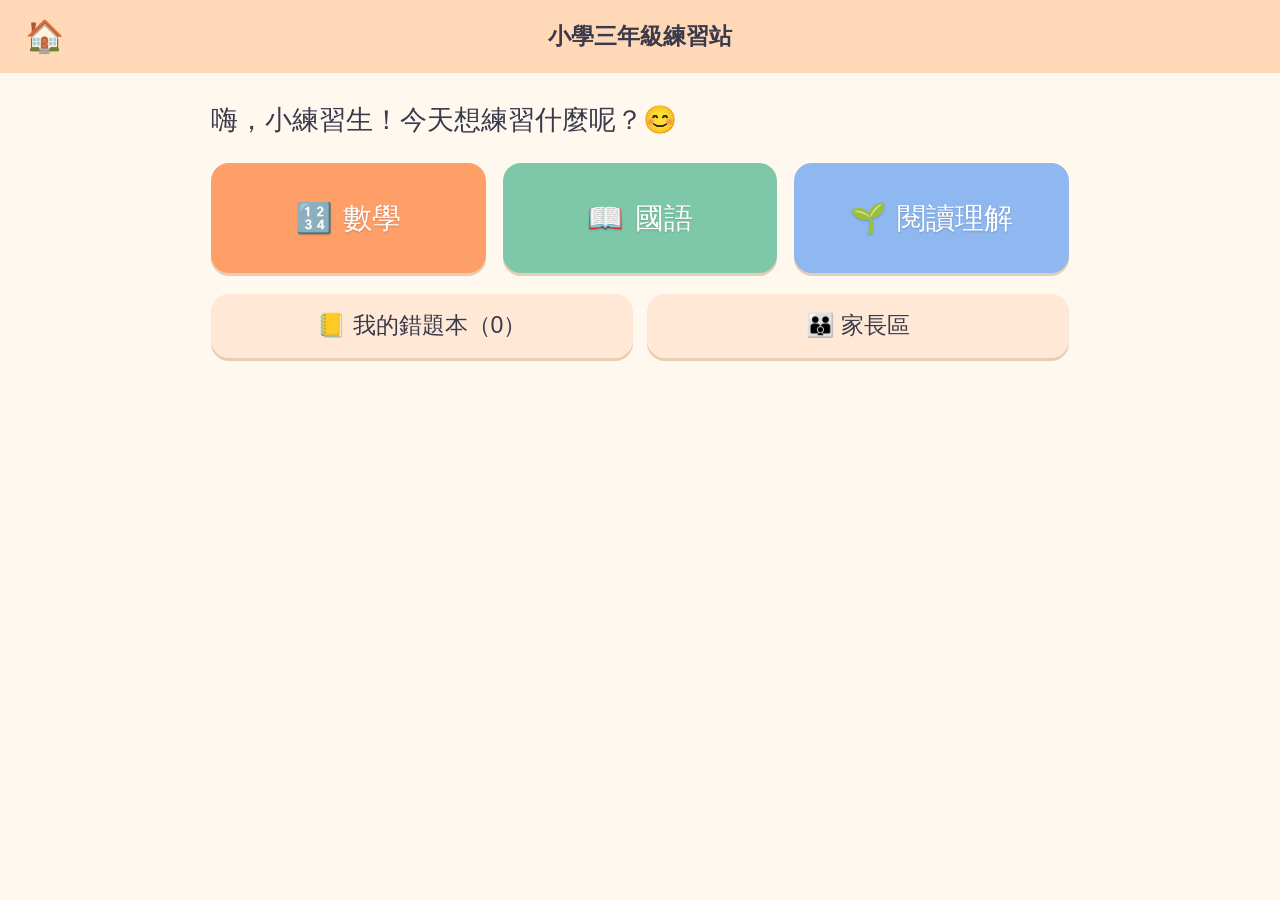
==== index.html @ 674b8009 "Publish the grade-3 practice site for GitHub Pages. Add the static site at the repository root and a" ====
<!DOCTYPE html>
<html lang="zh-Hant-TW">
<head>
<meta charset="utf-8">
<meta name="viewport" content="width=device-width, initial-scale=1, viewport-fit=cover">
<meta name="robots" content="noindex">
<title>小學三年級練習站</title>
<link rel="stylesheet" href="style.css">
</head>
<body>
<header class="topbar">
  <button id="homeBtn" class="iconbtn" aria-label="回首頁">🏠</button>
  <h1>小學三年級練習站</h1>
  <span class="spacer"></span>
</header>
<main id="app" tabindex="-1" aria-live="polite"></main>
<div id="toast" role="status" aria-live="assertive"></div>
<script src="data.js"></script>
<script src="app.js"></script>
</body>
</html>
---- style.css ----
:root{--bg:#fff8ef;--card:#fff;--ink:#3a3a4a;--pri:#ff8c5a;--ok:#4caf7d;--bad:#e8875f;--soft:#ffe9d6}
*{box-sizing:border-box}
html{font-size:21px}
body{margin:0;background:var(--bg);color:var(--ink);font-family:"PingFang TC","Noto Sans TC","Microsoft JhengHei",sans-serif;line-height:1.6;-webkit-tap-highlight-color:transparent}
.topbar{display:flex;align-items:center;gap:.5rem;padding:.4rem .8rem;background:#ffd8b8;position:sticky;top:0;z-index:5}
.topbar h1{font-size:1.1rem;margin:0;flex:1;text-align:center}
.spacer{width:56px}
main{max-width:900px;margin:0 auto;padding:1rem;outline:none}
button{font:inherit;color:inherit;cursor:pointer;border:none}
.iconbtn{min-width:56px;min-height:56px;font-size:1.5rem;background:transparent;border-radius:14px}
.big{display:flex;align-items:center;justify-content:center;gap:.5rem;min-height:64px;padding:.6rem 1rem;border-radius:18px;background:var(--card);box-shadow:0 3px 0 #e6cdb5;font-size:1.1rem;width:100%;text-align:left}
.big:active{transform:translateY(2px);box-shadow:0 1px 0 #e6cdb5}
.grid{display:grid;gap:.8rem;grid-template-columns:repeat(auto-fit,minmax(260px,1fr))}
.subject{min-height:110px;font-size:1.4rem;justify-content:center;color:#fff;text-shadow:0 1px 2px rgba(0,0,0,.2)}
.primary{background:var(--pri);color:#fff;box-shadow:0 3px 0 #d96b3d;justify-content:center}
.secondary{background:var(--soft);justify-content:center}
.card{background:var(--card);border-radius:20px;padding:1rem 1.2rem;box-shadow:0 2px 8px rgba(0,0,0,.06);margin-bottom:1rem}
.greet{font-size:1.3rem;margin:.2rem 0 1rem}
.progress{height:16px;background:#f1e2d3;border-radius:10px;overflow:hidden;margin:.3rem 0 1rem}
.progress>div{height:100%;background:linear-gradient(90deg,#ffb36b,#ff8c5a);transition:width .4s}
.qtext{font-size:1.3rem;font-weight:600;margin:.3rem 0 1rem;white-space:pre-wrap}
.passage{background:#f3f8ff;border-radius:14px;padding:.8rem 1rem;font-size:1.05rem;max-height:40vh;overflow:auto;margin-bottom:1rem}
.options{display:grid;gap:.7rem;grid-template-columns:repeat(auto-fit,minmax(220px,1fr))}
.opt{justify-content:flex-start;border:3px solid transparent}
.opt.wrong{border-color:var(--bad);background:#fff1ea}
.opt.right{border-color:var(--ok);background:#eaf8f0}
.opt:disabled{opacity:.85;cursor:default}
.display{font-size:2rem;text-align:center;min-height:64px;border:3px dashed #f0c9a8;border-radius:16px;margin-bottom:.7rem;padding:.3rem;letter-spacing:.1em;background:#fffdf9}
.keypad{display:grid;grid-template-columns:repeat(3,1fr);gap:.6rem;max-width:420px;margin:0 auto}
.keypad button{min-height:68px;font-size:1.6rem;border-radius:16px;background:#fff;box-shadow:0 3px 0 #e6cdb5}
.keypad .ok{background:var(--ok);color:#fff;box-shadow:0 3px 0 #378a5f}
.feedback{margin-top:1rem;border-radius:16px;padding:.8rem 1rem;font-size:1.05rem}
.feedback.hint{background:#fff4d6}
.feedback.good{background:#e3f6ea}
.feedback.explain{background:#eef3ff}
.feedback ol{margin:.3rem 0 0 1.2rem;padding:0}
.row{display:flex;gap:.7rem;flex-wrap:wrap;margin-top:1rem}
.row>*{flex:1 1 200px}
.stars{font-size:2.4rem;text-align:center;letter-spacing:.2em}
.score{font-size:2.2rem;text-align:center;font-weight:700}
.celebrate{position:fixed;inset:0;pointer-events:none;overflow:hidden;z-index:20}
.celebrate span{position:absolute;bottom:-40px;font-size:2rem;animation:rise 1.4s ease-out forwards}
@keyframes rise{to{transform:translateY(-90vh) rotate(360deg);opacity:0}}
.pop{animation:pop .5s}
@keyframes pop{50%{transform:scale(1.08)}}
#toast{position:fixed;left:50%;bottom:1.5rem;transform:translateX(-50%);background:#3a3a4a;color:#fff;padding:.6rem 1.2rem;border-radius:14px;opacity:0;transition:opacity .3s;pointer-events:none}
#toast.show{opacity:1}
textarea{width:100%;min-height:200px;font:inherit;font-size:1rem}
table{width:100%;border-collapse:collapse;font-size:.95rem}
td,th{padding:.4rem;border-bottom:1px solid #f0e0d0;text-align:left}
.muted{color:#7a7a88;font-size:.95rem}
@media (prefers-reduced-motion:reduce){*{animation:none!important;transition:none!important}}
@media (orientation:landscape) and (min-width:900px){.quiz{display:grid;grid-template-columns:1fr 1fr;gap:1rem;align-items:start}}
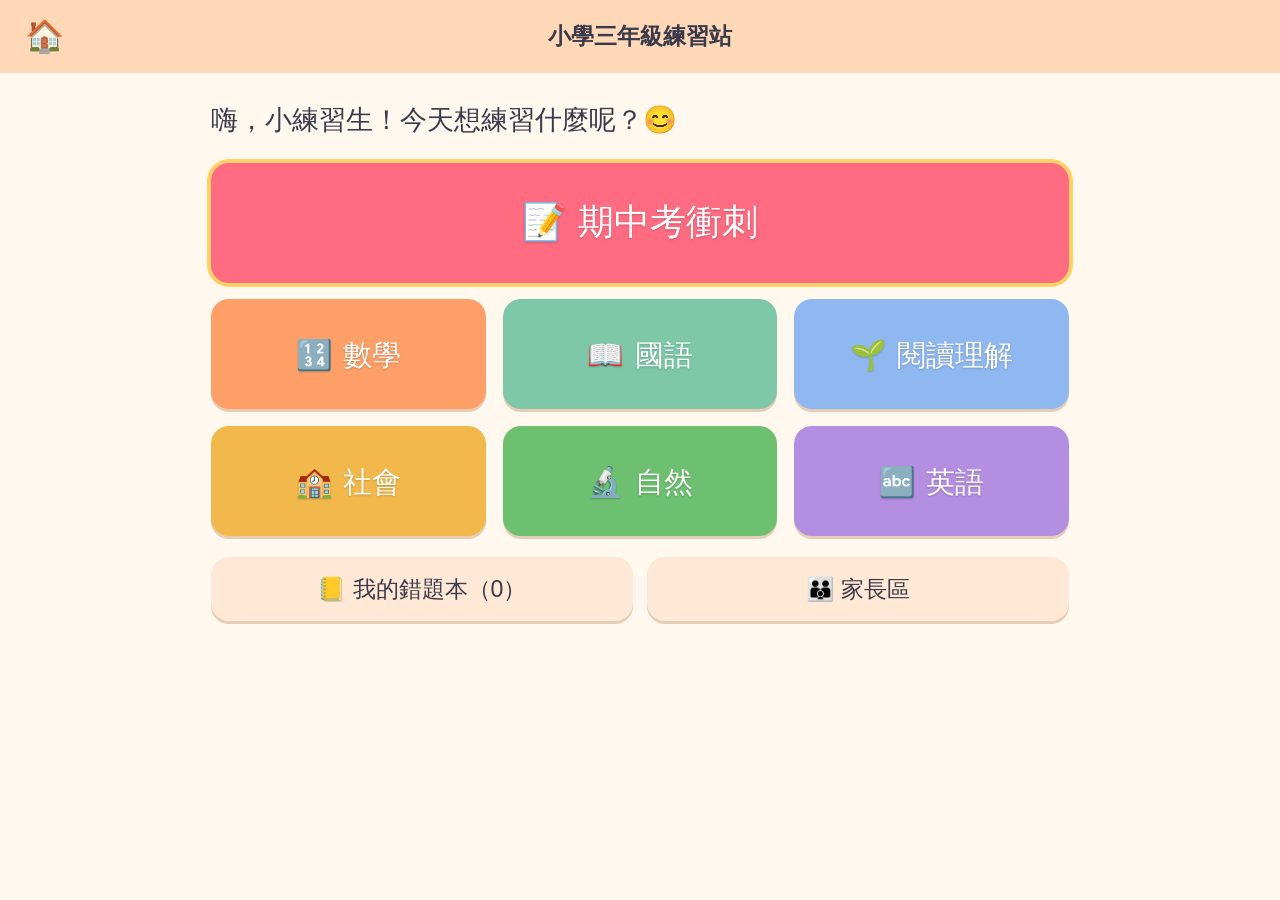
==== commit 4cc12b32: "兩個網站載入時都抓最新檔案，避免平板暫存舊版 Co-authored-by: miffyju <miffyju@users.noreply.github.com>" ====
--- a/index.html
+++ b/index.html
@@ -4,8 +4,28 @@
 <meta charset="utf-8">
 <meta name="viewport" content="width=device-width, initial-scale=1, viewport-fit=cover">
 <meta name="robots" content="noindex">
+<meta http-equiv="Cache-Control" content="no-cache">
 <title>小學三年級練習站</title>
-<link rel="stylesheet" href="style.css">
+<script>
+(function () {
+  var t = Date.now();
+  var css = document.createElement("link");
+  css.rel = "stylesheet";
+  css.href = "style.css?t=" + t;
+  document.head.appendChild(css);
+  var files = ["data.js", "app.js"];
+  function load(i) {
+    if (i >= files.length) return;
+    var s = document.createElement("script");
+    s.src = files[i] + "?t=" + t;
+    s.onload = function () { load(i + 1); };
+    document.body.appendChild(s);
+  }
+  function start() { load(0); }
+  if (document.readyState === "loading") document.addEventListener("DOMContentLoaded", start);
+  else start();
+})();
+</script>
 </head>
 <body>
 <header class="topbar">
@@ -15,7 +35,5 @@
 </header>
 <main id="app" tabindex="-1" aria-live="polite"></main>
 <div id="toast" role="status" aria-live="assertive"></div>
-<script src="data.js"></script>
-<script src="app.js"></script>
 </body>
 </html>
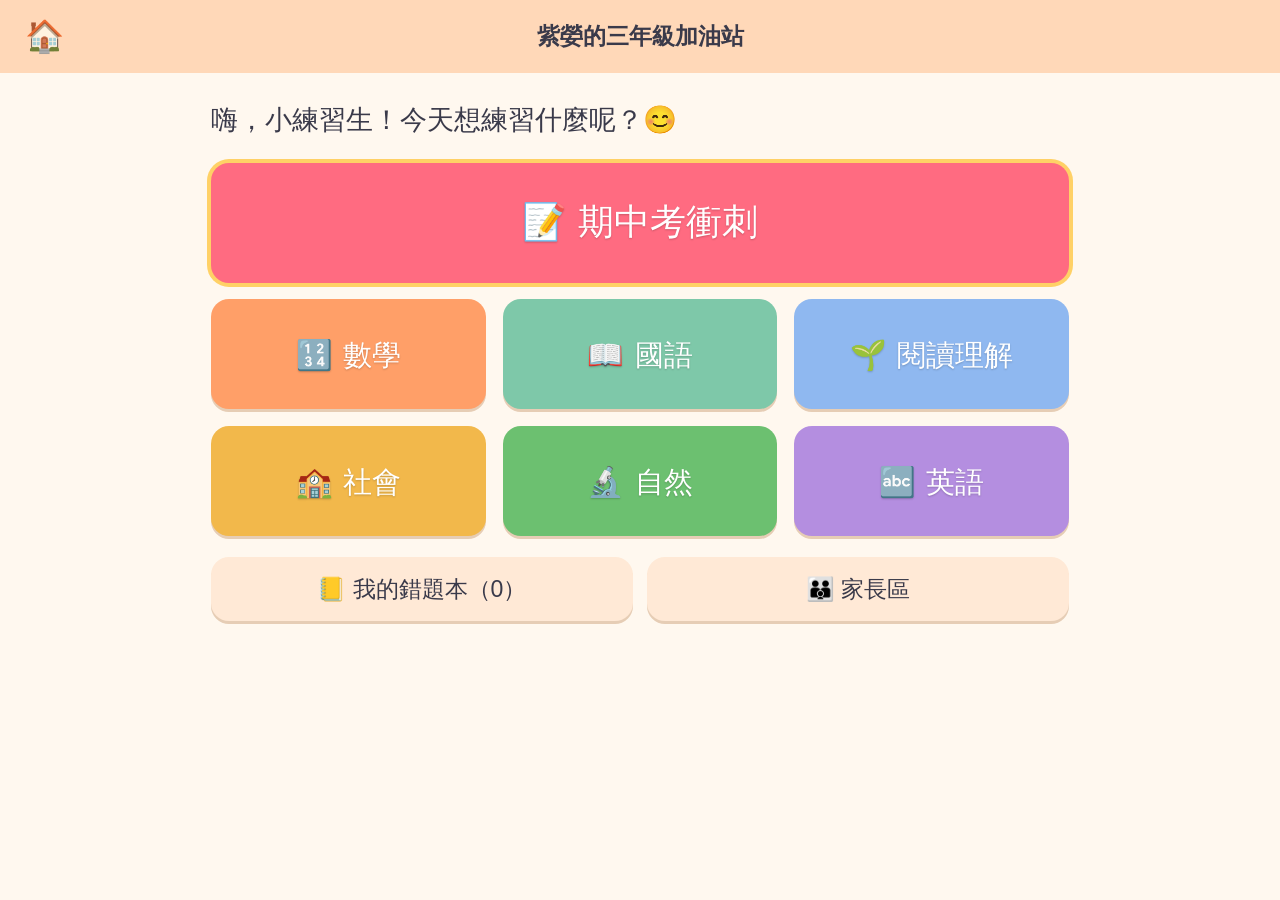
==== commit 45d828d6: "網站名稱改為紫嫈的三年級加油站 Co-authored-by: miffyju <miffyju@users.noreply.github.com>" ====
--- a/index.html
+++ b/index.html
@@ -5,7 +5,7 @@
 <meta name="viewport" content="width=device-width, initial-scale=1, viewport-fit=cover">
 <meta name="robots" content="noindex">
 <meta http-equiv="Cache-Control" content="no-cache">
-<title>小學三年級練習站</title>
+<title>紫嫈的三年級加油站</title>
 <script>
 (function () {
   var t = Date.now();
@@ -30,7 +30,7 @@
 <body>
 <header class="topbar">
   <button id="homeBtn" class="iconbtn" aria-label="回首頁">🏠</button>
-  <h1>小學三年級練習站</h1>
+  <h1>紫嫈的三年級加油站</h1>
   <span class="spacer"></span>
 </header>
 <main id="app" tabindex="-1" aria-live="polite"></main>
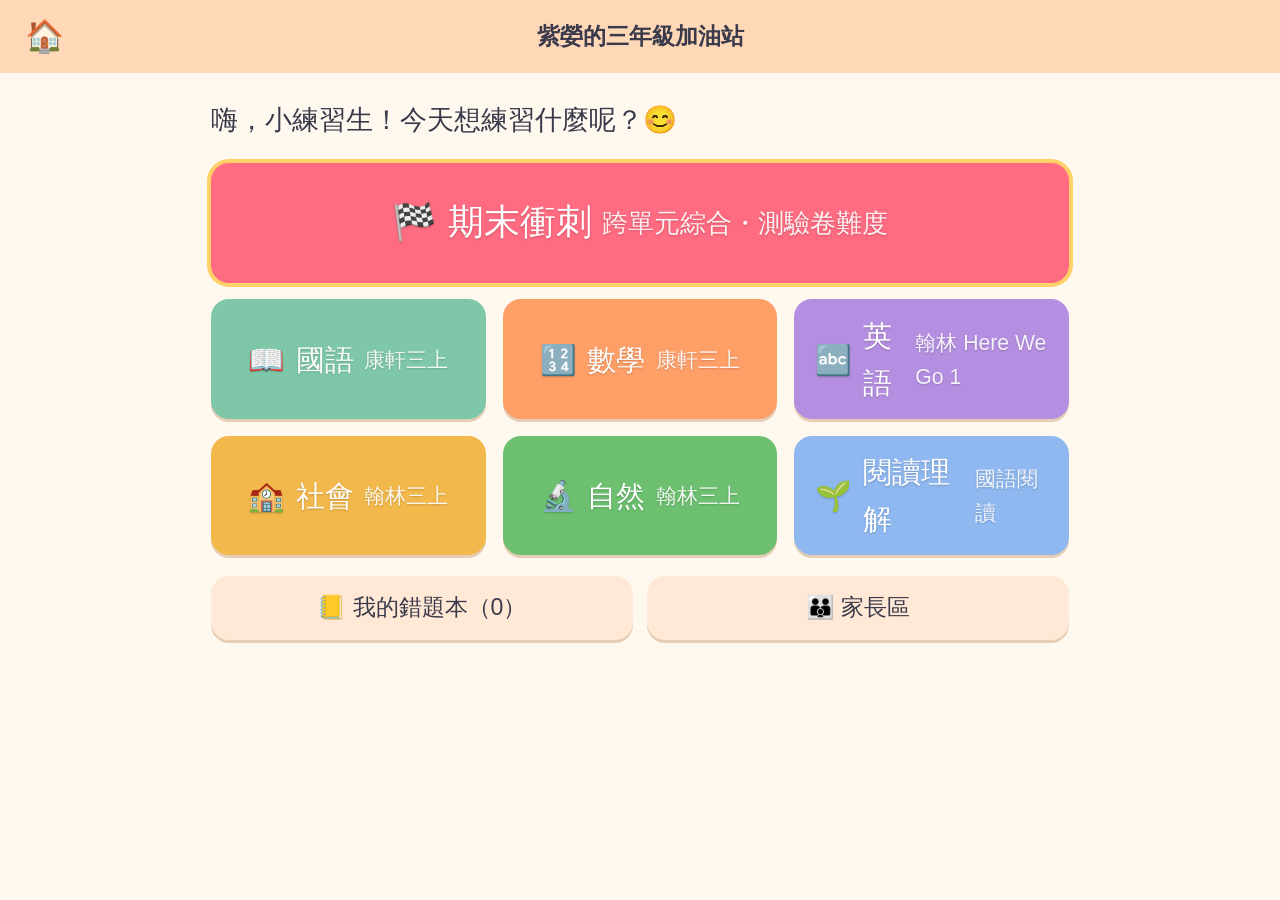
==== commit 663c2123: "期末版：移除期中、依科別/單元與期末衝刺分類、每回題目不同、計算紙防反白 Co-authored-by: miffyju <miffyju@users.noreply.github.com>" ====
--- a/index.html
+++ b/index.html
@@ -13,7 +13,7 @@
   css.rel = "stylesheet";
   css.href = "style.css?t=" + t;
   document.head.appendChild(css);
-  var files = ["data.js", "app.js"];
+  var files = ["data.js", "legacy.js", "gen.js", "gen2.js", "app.js"];
   function load(i) {
     if (i >= files.length) return;
     var s = document.createElement("script");
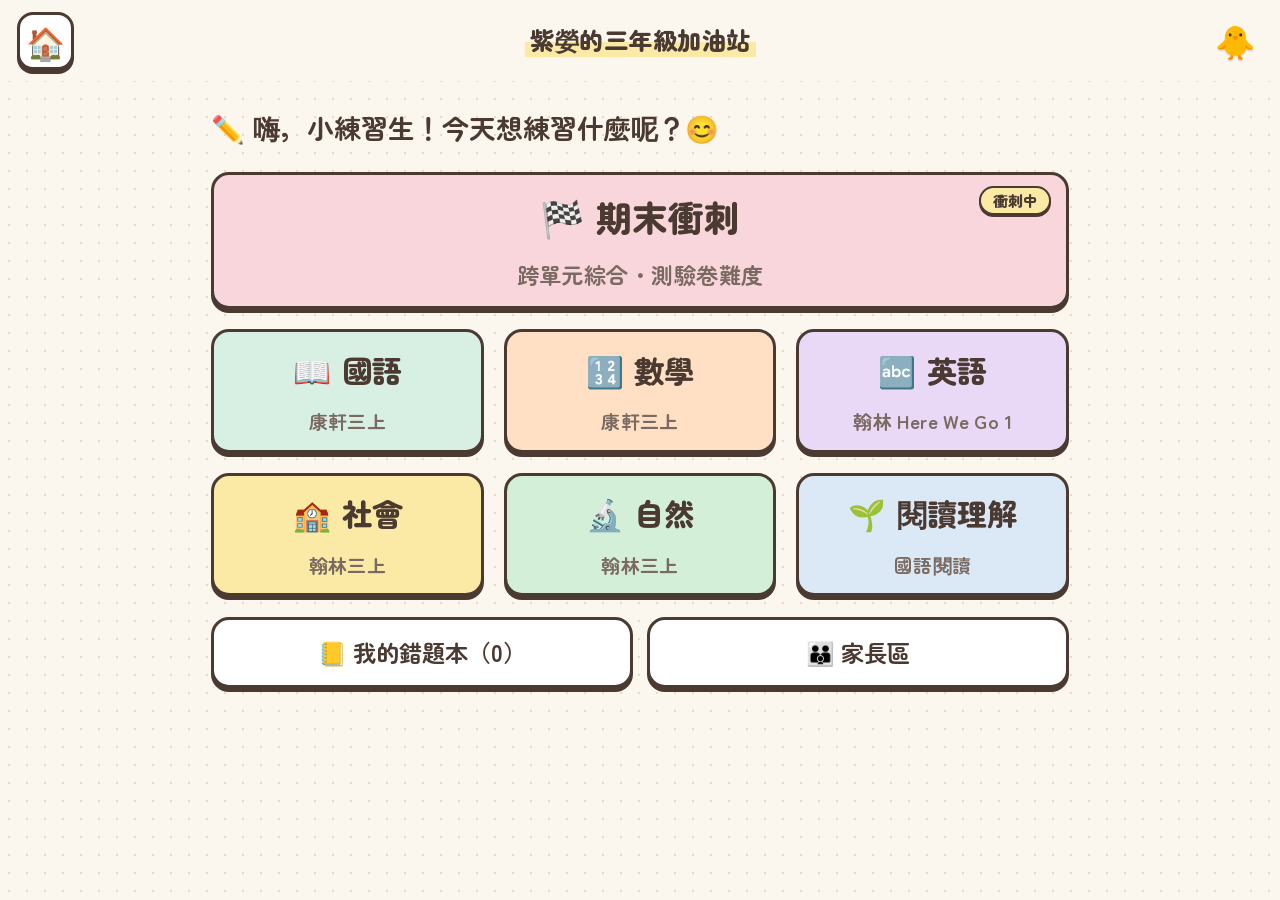
==== commit e8ee893a: "紫嫈網站套用新視覺風格（米色點點、粗框卡片、粉彩、小雞、Zen Maru Gothic） Co-authored-by: miffyju <miffyju@users.noreply.github.c" ====
--- a/index.html
+++ b/index.html
@@ -6,6 +6,9 @@
 <meta name="robots" content="noindex">
 <meta http-equiv="Cache-Control" content="no-cache">
 <title>紫嫈的三年級加油站</title>
+<link rel="preconnect" href="https://fonts.googleapis.com">
+<link rel="preconnect" href="https://fonts.gstatic.com" crossorigin>
+<link href="https://fonts.googleapis.com/css2?family=M+PLUS+Rounded+1c:wght@400;500;700;800&family=Zen+Maru+Gothic:wght@400;500;700;900&display=swap" rel="stylesheet">
 <script>
 (function () {
   var t = Date.now();
@@ -30,8 +33,8 @@
 <body>
 <header class="topbar">
   <button id="homeBtn" class="iconbtn" aria-label="回首頁">🏠</button>
-  <h1>紫嫈的三年級加油站</h1>
-  <span class="spacer"></span>
+  <h1><span class="title-hl">紫嫈的三年級加油站</span></h1>
+  <span class="spacer chick" aria-hidden="true">🐥</span>
 </header>
 <main id="app" tabindex="-1" aria-live="polite"></main>
 <div id="toast" role="status" aria-live="assertive"></div>
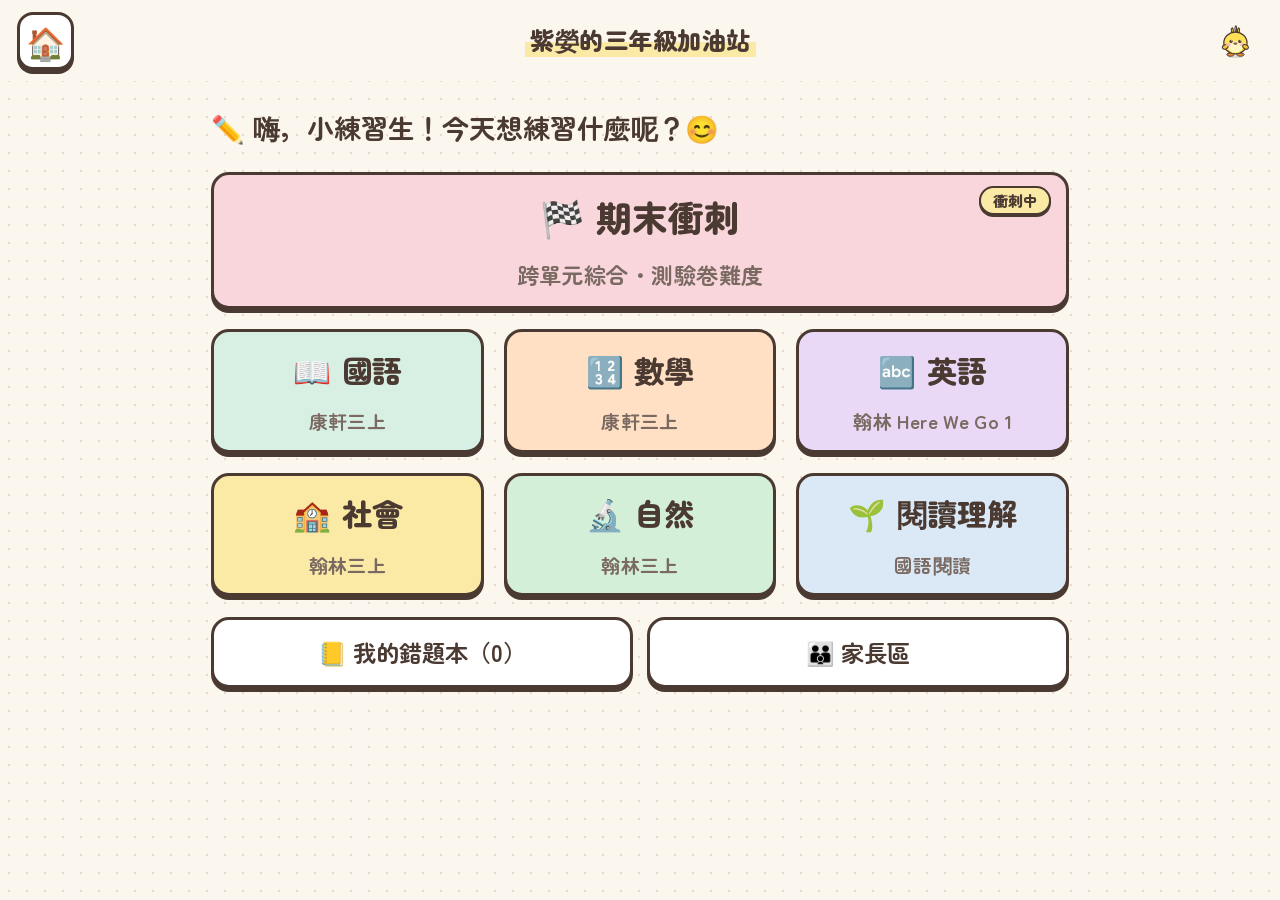
==== commit d53f0229: "紫嫈: 圓滾滾小雞與完成舉旗 Co-authored-by: miffyju <miffyju@users.noreply.github.com>" ====
--- a/index.html
+++ b/index.html
@@ -24,7 +24,12 @@
     s.onload = function () { load(i + 1); };
     document.body.appendChild(s);
   }
-  function start() { load(0); }
+  function mountChick() {
+    var slot = document.querySelector(".topbar .chick");
+    var tpl = document.getElementById("chick-tpl");
+    if (slot && tpl && !slot.querySelector("svg")) slot.appendChild(tpl.content.cloneNode(true));
+  }
+  function start() { mountChick(); load(0); }
   if (document.readyState === "loading") document.addEventListener("DOMContentLoaded", start);
   else start();
 })();
@@ -34,8 +39,71 @@
 <header class="topbar">
   <button id="homeBtn" class="iconbtn" aria-label="回首頁">🏠</button>
   <h1><span class="title-hl">紫嫈的三年級加油站</span></h1>
-  <span class="spacer chick" aria-hidden="true">🐥</span>
+  <span class="spacer chick" aria-hidden="true"></span>
 </header>
+<template id="chick-tpl">
+<svg class="chick-svg" viewBox="0 0 80 76" overflow="visible" aria-hidden="true" focusable="false">
+  <g class="ck-sparks">
+    <path class="ck-spark" d="M8 18 L9.6 22.2 L14 23 L10.6 26 L11.4 30.4 L8 28 L4.6 30.4 L5.4 26 L2 23 L6.4 22.2 Z" fill="#FBE9A6" stroke="#4a3a32" stroke-width="1.1" stroke-linejoin="round"/>
+    <path class="ck-spark" d="M70 8 L71.4 11.6 L75.2 12.2 L72.2 14.8 L73 18.6 L70 16.6 L67 18.6 L67.8 14.8 L64.8 12.2 L68.6 11.6 Z" fill="#C8EBD8" stroke="#4a3a32" stroke-width="1.1" stroke-linejoin="round"/>
+    <path class="ck-spark" d="M18 6 L19 9 L22.2 9.4 L19.8 11.4 L20.4 14.6 L18 12.8 L15.6 14.6 L16.2 11.4 L13.8 9.4 L17 9 Z" fill="#F9D6DC" stroke="#4a3a32" stroke-width="1" stroke-linejoin="round"/>
+    <path class="ck-spark" d="M74 40 L75.2 43 L78.4 43.4 L76 45.4 L76.6 48.6 L74 46.8 L71.4 48.6 L72 45.4 L69.6 43.4 L72.8 43 Z" fill="#FBE9A6" stroke="#4a3a32" stroke-width="1" stroke-linejoin="round"/>
+  </g>
+  <ellipse cx="40" cy="71.5" rx="16" ry="3.2" fill="rgba(74,58,50,.16)"/>
+  <g class="ck-hop">
+    <g class="ck-tuft" fill="#FFE056" stroke="#4a3a32" stroke-width="2.2" stroke-linejoin="round">
+      <path d="M33.6 23 C30.6 18.2 30.4 13.2 33.8 12 C36.2 14.6 36 19 35.4 23.5 Z"/>
+      <path d="M40 22 C38.7 15.2 39.3 8.2 41.2 7.6 C43.3 10.8 42.5 16.8 41.3 23.2 Z"/>
+      <path d="M46.4 23 C49.4 18.2 49.6 13.2 46.2 12 C43.8 14.6 44 19 44.6 23.5 Z"/>
+    </g>
+    <ellipse cx="40" cy="43.5" rx="24" ry="22.6" fill="#FFE056" stroke="#4a3a32" stroke-width="2.6"/>
+    <ellipse cx="40" cy="51.5" rx="15" ry="11.5" fill="#FFF6C4"/>
+    <g transform="translate(19 51.5)">
+      <g class="ck-wing-l">
+        <ellipse cx="0" cy="0" rx="6.2" ry="4.4" fill="#F3C43A" stroke="#4a3a32" stroke-width="2.1" transform="rotate(-28)"/>
+      </g>
+    </g>
+    <g class="ck-face">
+      <ellipse cx="25.5" cy="47" rx="5.2" ry="3.2" fill="#F7B8C4"/>
+      <ellipse cx="54.5" cy="47" rx="5.2" ry="3.2" fill="#F7B8C4"/>
+      <circle cx="31" cy="40.2" r="3.35" fill="#4a3a32"/>
+      <circle cx="49" cy="40.2" r="3.35" fill="#4a3a32"/>
+      <circle cx="32.15" cy="38.9" r="1.15" fill="#fff"/>
+      <circle cx="50.15" cy="38.9" r="1.15" fill="#fff"/>
+      <circle cx="30.35" cy="41.15" r=".45" fill="#fff" opacity=".7"/>
+      <circle cx="48.35" cy="41.15" r=".45" fill="#fff" opacity=".7"/>
+      <path d="M36.4 44.3 C36.4 44.3 40 42.3 43.6 44.3 C43.6 44.3 40 48.4 36.4 44.3Z" fill="#FF9E3D" stroke="#4a3a32" stroke-width="1.8" stroke-linejoin="round"/>
+    </g>
+    <g class="ck-feet">
+      <g transform="translate(30 66.5)">
+        <g class="ck-foot-l">
+          <path d="M-8 0 C-8 5.6 7 5.6 7 .4 C7 -2.4 -8 -2.4 -8 0Z" fill="#F08A3A" stroke="#4a3a32" stroke-width="2" stroke-linejoin="round"/>
+        </g>
+      </g>
+      <g transform="translate(50 66.5)">
+        <g class="ck-foot-r">
+          <path d="M-7 0 C-7 5.6 8 5.6 8 .4 C8 -2.4 -7 -2.4 -7 0Z" fill="#F08A3A" stroke="#4a3a32" stroke-width="2" stroke-linejoin="round"/>
+        </g>
+      </g>
+    </g>
+    <!-- 右翅與木棍同一組：杆子固定在翅上，只有旗布從杆邊飄動 -->
+    <g class="ck-hold" transform="translate(61 51.5)">
+      <g class="ck-flag">
+        <line x1="1.5" y1="-2" x2="-2" y2="-47" stroke="#4a3a32" stroke-width="2.5" stroke-linecap="round"/>
+        <g transform="translate(-2 -47)">
+          <g class="ck-cloth-wave">
+            <path class="ck-cloth" d="M0 0 L24 5 Q30 10 25 14 Q31 19 24 23 L0 21 Z" fill="#C8EBD8" stroke="#4a3a32" stroke-width="1.9" stroke-linejoin="round"/>
+            <path d="M10.2 7.2 L11.6 11 L15.8 11.2 L12.6 13.6 L13.6 17.6 L10.2 15.4 L6.8 17.6 L7.8 13.6 L4.6 11.2 L8.8 11 Z" fill="#FBE9A6" stroke="#4a3a32" stroke-width="1" stroke-linejoin="round"/>
+          </g>
+        </g>
+      </g>
+      <g class="ck-wing-r">
+        <ellipse cx="0" cy="0" rx="6.2" ry="4.4" fill="#F3C43A" stroke="#4a3a32" stroke-width="2.1" transform="rotate(28)"/>
+      </g>
+    </g>
+  </g>
+</svg>
+</template>
 <main id="app" tabindex="-1" aria-live="polite"></main>
 <div id="toast" role="status" aria-live="assertive"></div>
 </body>
